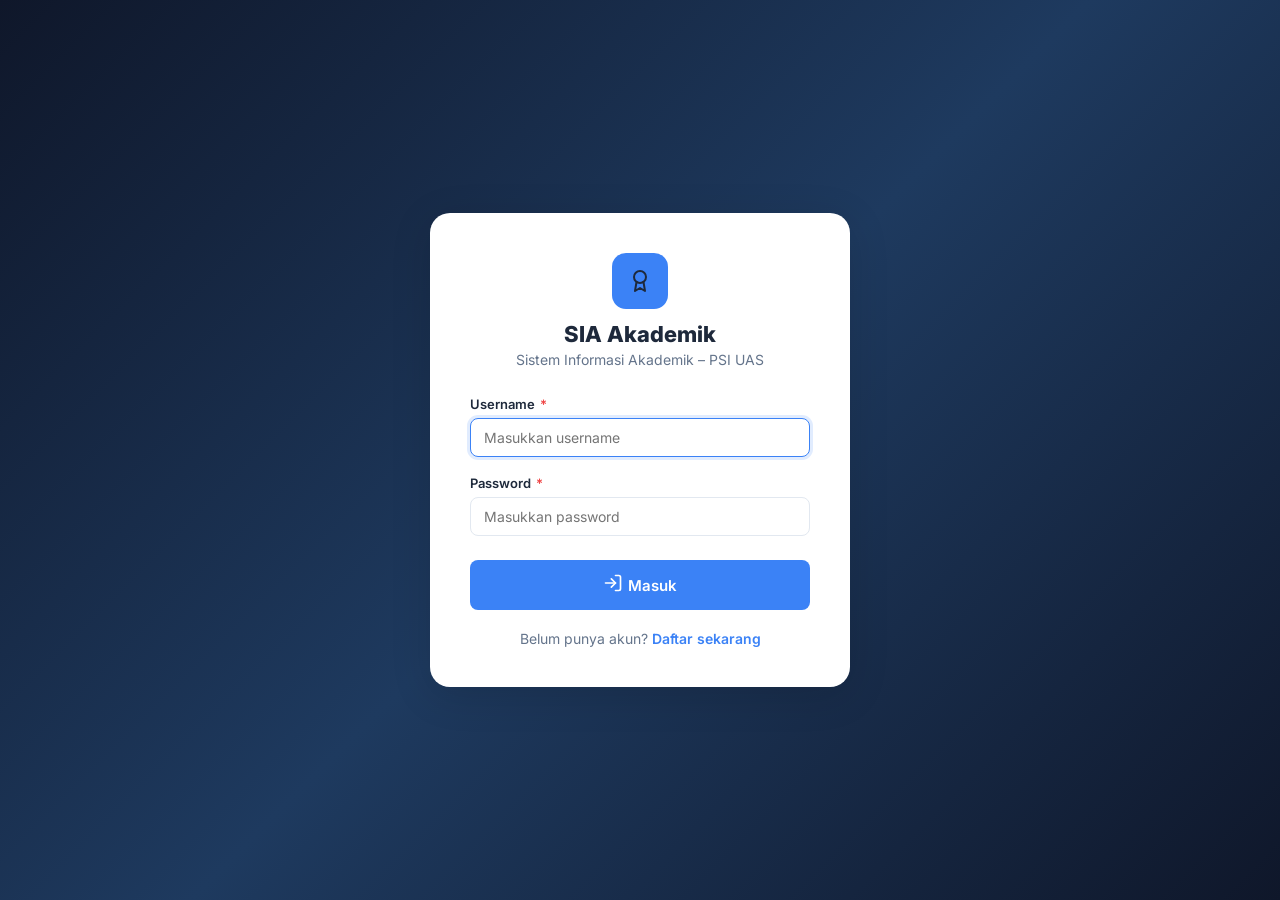
==== index.html @ c470551e "first commit" ====
<!DOCTYPE html>
<html lang="id">
<head>
  <meta charset="UTF-8">
  <meta name="viewport" content="width=device-width, initial-scale=1.0">
  <title>SIA Akademik</title>
  <script>
    // Redirect based on login state
    const token = localStorage.getItem('sia_token');
    window.location.href = token ? 'pages/dashboard.html' : 'pages/login.html';
  </script>
</head>
<body></body>
</html>
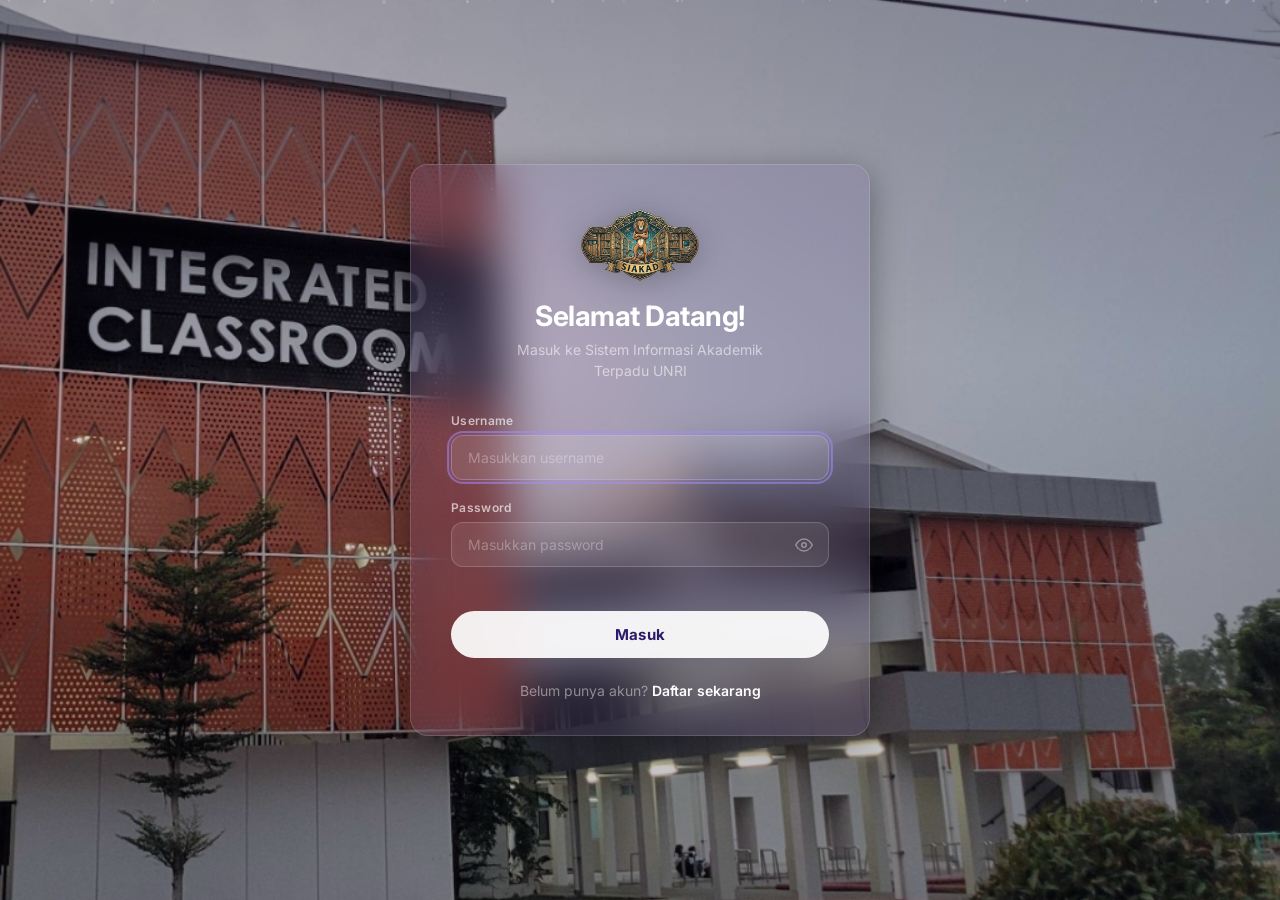
==== commit 7c429dbe: "feat: complete SIAKAD workflow, fix KHS/IPK synchronization, and refine dashboard UI" ====
--- a/index.html
+++ b/index.html
@@ -3,7 +3,7 @@
 <head>
   <meta charset="UTF-8">
   <meta name="viewport" content="width=device-width, initial-scale=1.0">
-  <title>SIA Akademik</title>
+  <title>SI Akademik</title>
   <script>
     // Redirect based on login state
     const token = localStorage.getItem('sia_token');
